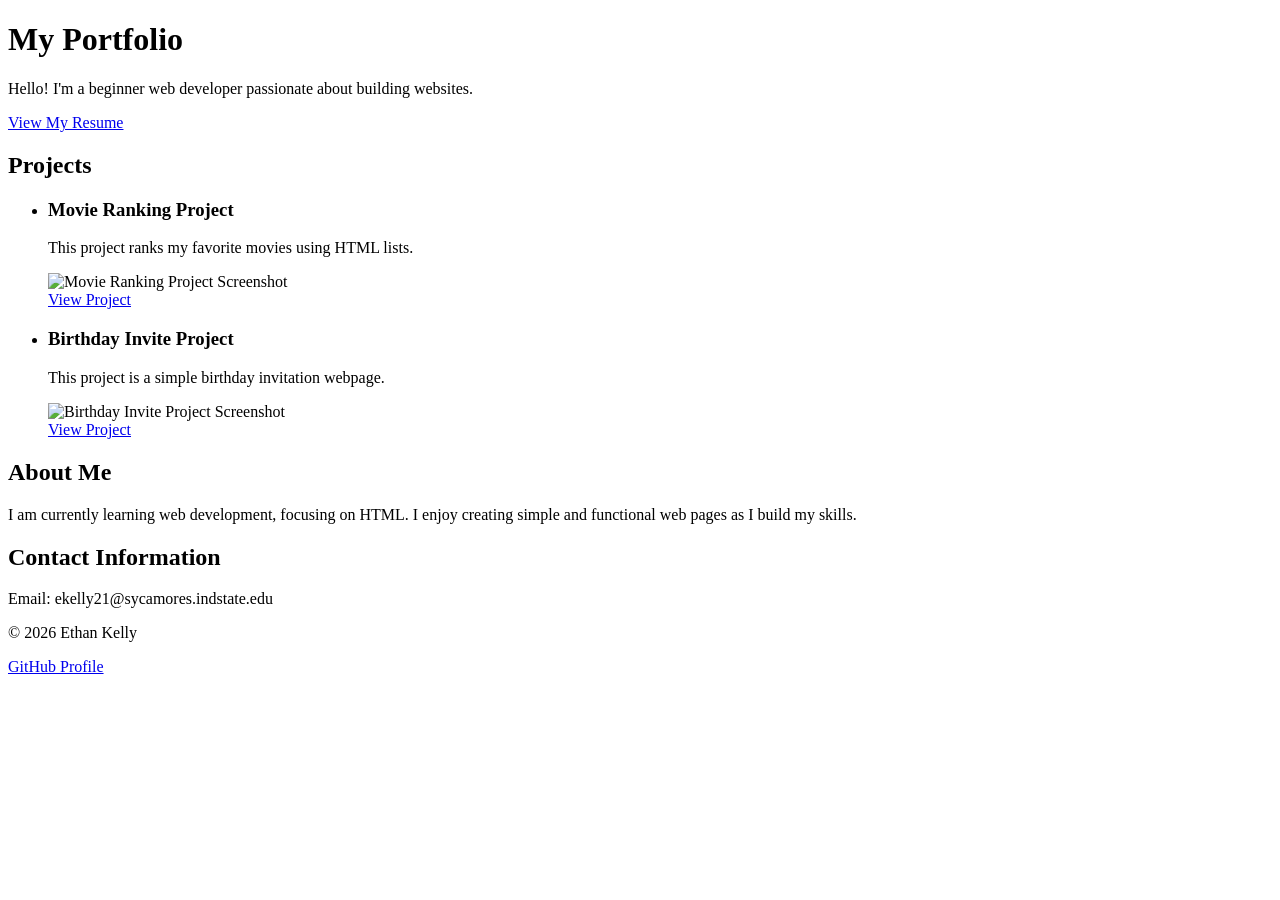
==== index.html @ c203f179 "Add files via upload" ====
<!DOCTYPE html>
<html>
    <head>
        <title>My Portfolio</title>
    </head>

    <body>
        <!-- Main Heading -->
        <h1>My Portfolio</h1>

        <!-- Welcome Section -->
        <p>Hello! I'm a beginner web developer passionate about building websites.</p>
        <p>
            <a href="resume.html">View My Resume</a>
        </p>

        <!-- Projects Section -->
        <h2>Projects</h2>

        <ul>
            <li>
                <h3>Movie Ranking Project</h3>
                <p>This project ranks my favorite movies using HTML lists.</p>
                <img src="assets/favmovies.png" height="300" width="450" alt="Movie Ranking Project Screenshot">
                <br>
                <a href="movie.html">View Project</a>
            </li>

            <li>
                <h3>Birthday Invite Project</h3>
                <p>This project is a simple birthday invitation webpage.</p>
                <img src="assets/party.png" height="300" width="450" alt="Birthday Invite Project Screenshot">
                <br>
                <a href="party.html">View Project</a>
            </li>
        </ul>

        <!-- About Me Section -->
        <h2>About Me</h2>
        <p>
            I am currently learning web development, focusing on HTML. I enjoy creating
            simple and functional web pages as I build my skills.
        </p>

        <!-- Contact Section -->
        <h2>Contact Information</h2>
        <p>Email: ekelly21@sycamores.indstate.edu</p>
        

        <!-- Footer -->
        <footer>
            <p>© 2026 Ethan Kelly</p>
            <p>
                <a href="https://github.com/ISUekelly21">GitHub Profile</a>
            </p>
        </footer>
    </body>
</html>
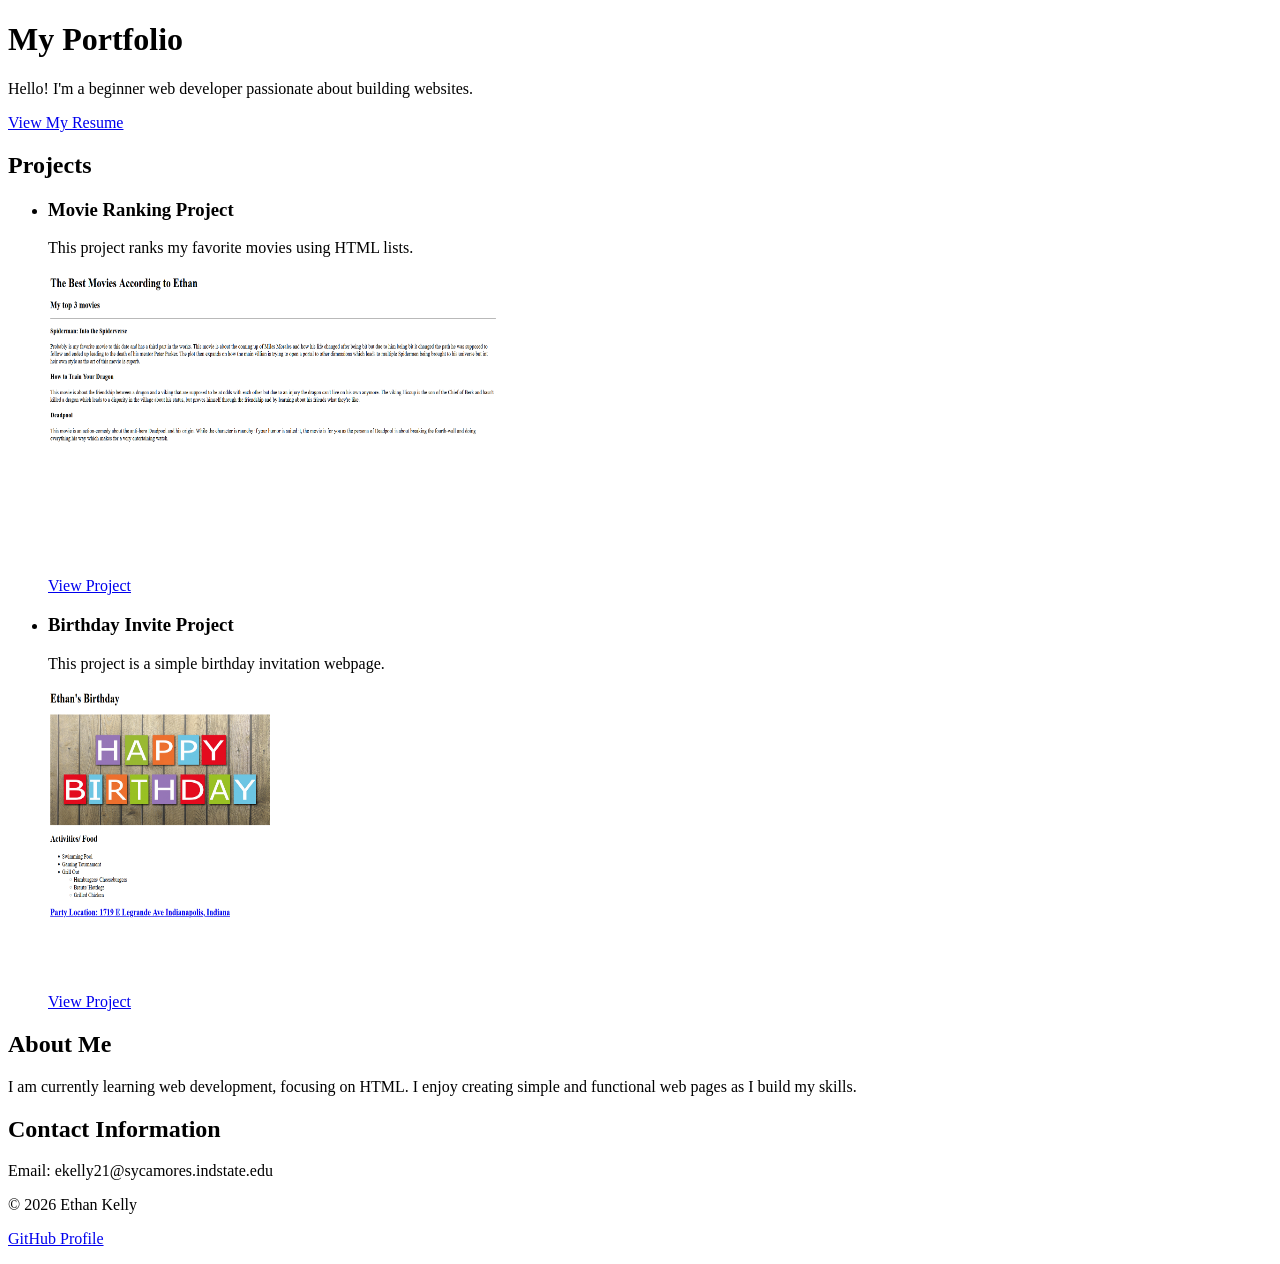
==== commit 7f15c6ec: "Update index.html" ====
--- a/index.html
+++ b/index.html
@@ -21,7 +21,7 @@
             <li>
                 <h3>Movie Ranking Project</h3>
                 <p>This project ranks my favorite movies using HTML lists.</p>
-                <img src="assets/favmovies.png" height="300" width="450" alt="Movie Ranking Project Screenshot">
+                <img src="favmovies.png" height="300" width="450" alt="Movie Ranking Project Screenshot">
                 <br>
                 <a href="movie.html">View Project</a>
             </li>
@@ -29,7 +29,7 @@
             <li>
                 <h3>Birthday Invite Project</h3>
                 <p>This project is a simple birthday invitation webpage.</p>
-                <img src="assets/party.png" height="300" width="450" alt="Birthday Invite Project Screenshot">
+                <img src="party.png" height="300" width="450" alt="Birthday Invite Project Screenshot">
                 <br>
                 <a href="party.html">View Project</a>
             </li>
@@ -55,4 +55,4 @@
             </p>
         </footer>
     </body>
-</html>+</html>
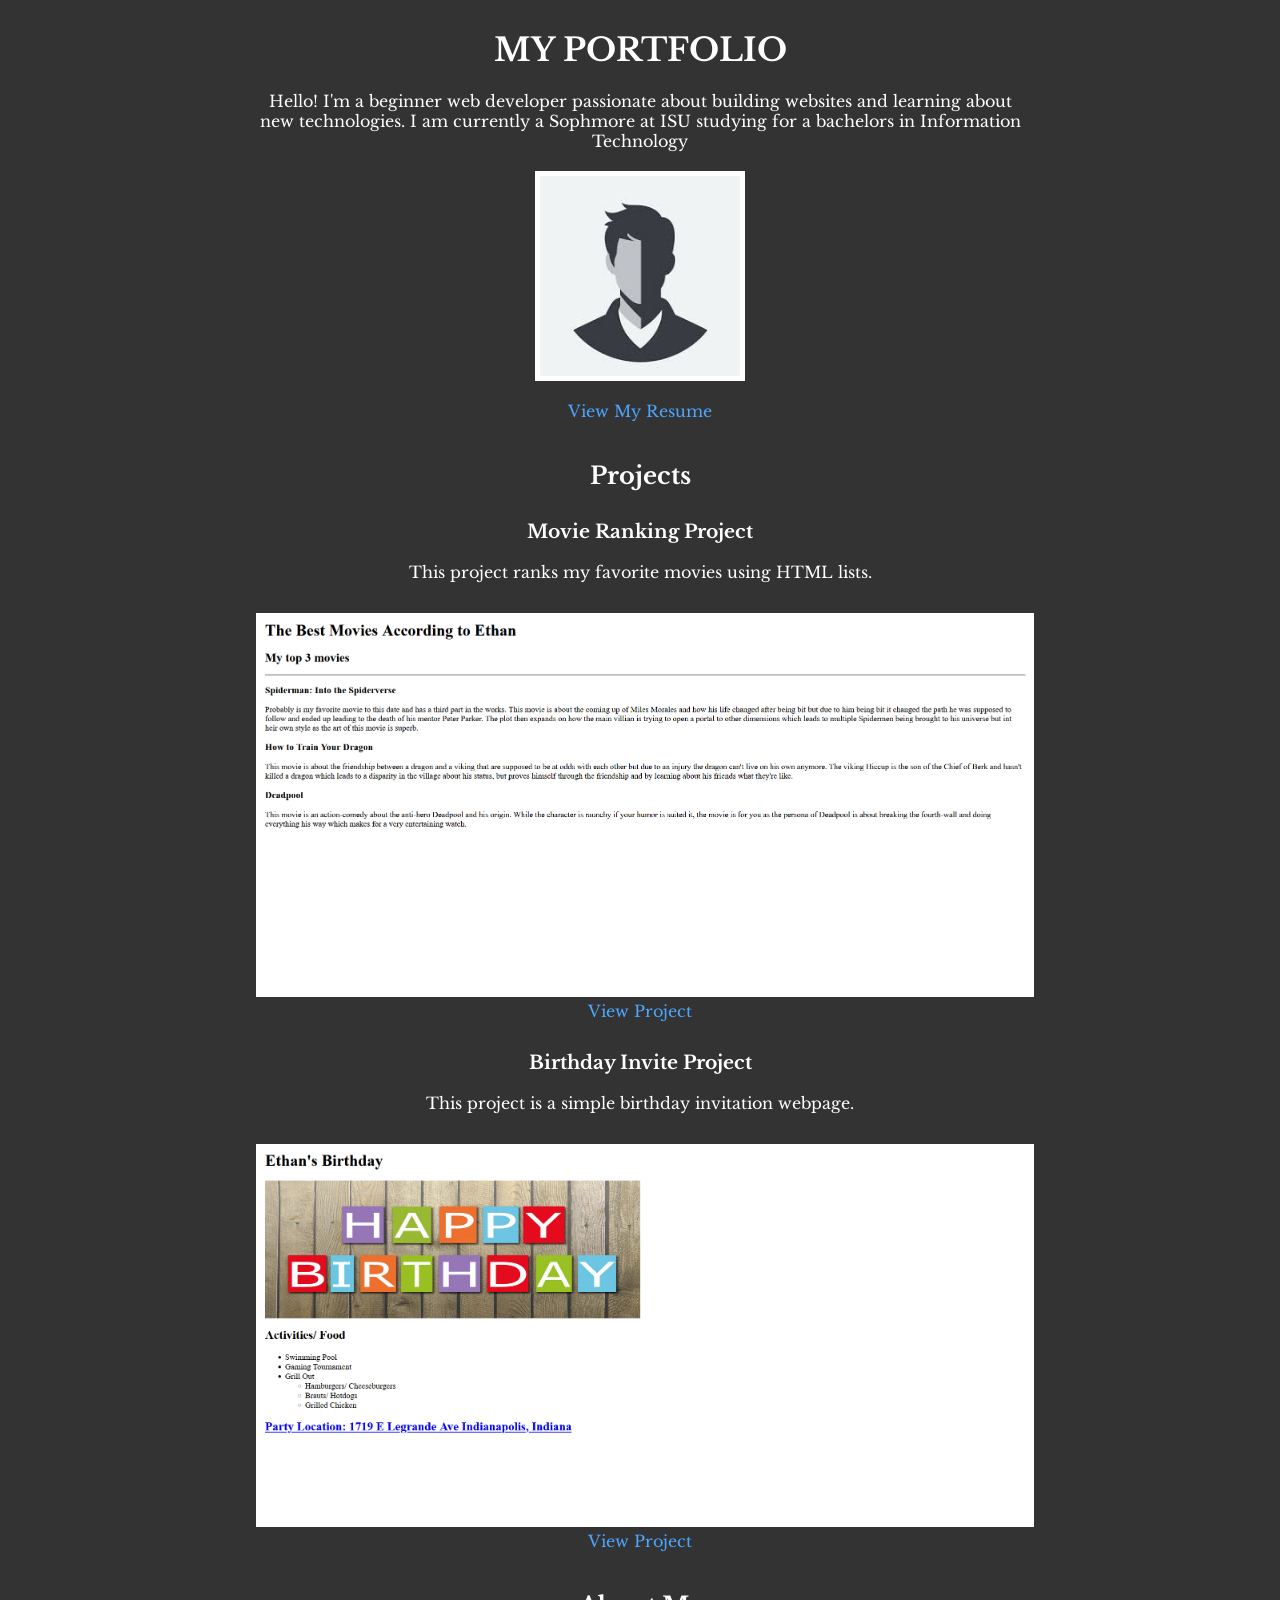
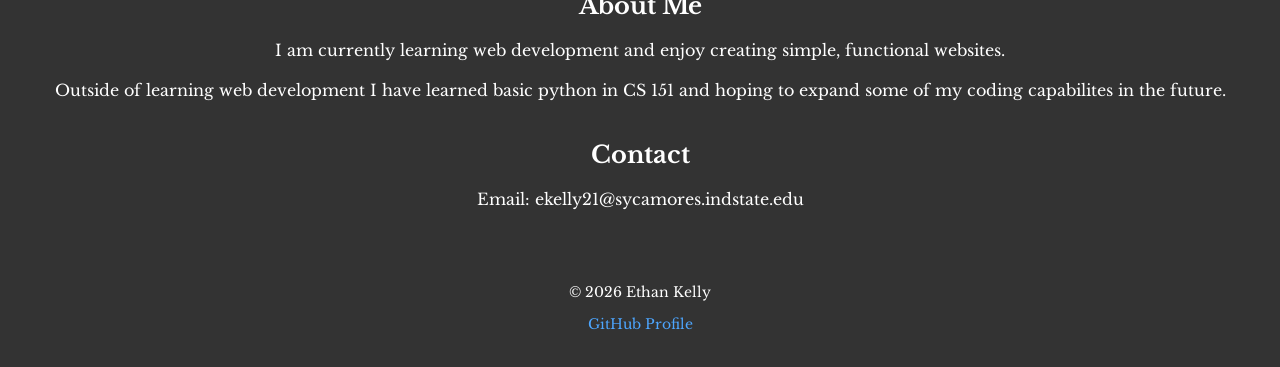
==== commit 8cbd45c2: "Add files via upload" ====
--- a/index.html
+++ b/index.html
@@ -1,58 +1,70 @@
 <!DOCTYPE html>
 <html>
-    <head>
-        <title>My Portfolio</title>
-    </head>
+<head>
+    <title>My Portfolio</title>
 
-    <body>
-        <!-- Main Heading -->
+    <!-- Google Font -->
+    <link href="https://fonts.googleapis.com/css2?family=Libre+Baskerville&display=swap" rel="stylesheet">
+
+    <!-- CSS File -->
+    <link rel="stylesheet" href="styles.css">
+</head>
+
+<body>
+
+    <!-- Top Section  -->
+    <div class="container">
         <h1>My Portfolio</h1>
 
-        <!-- Welcome Section -->
-        <p>Hello! I'm a beginner web developer passionate about building websites.</p>
+        <p>Hello! I'm a beginner web developer passionate about building websites and learning about new technologies. 
+            I am currently a Sophmore at ISU studying for a bachelors in Information Technology</p>
+
+        <img src="assets/images/profile.png" alt="Profile Image" class="profile-img">
+    </div>
+
+    <!-- Resume Link -->
+    <p>
+        <a href="resume.html">View My Resume</a>
+    </p>
+
+    <!-- Projects Section -->
+    <h2>Projects</h2>
+
+    <div class="project">
+        <h3>Movie Ranking Project</h3>
+        <p>This project ranks my favorite movies using HTML lists.</p>
+        <img src="assets/images/favmovies.png" alt="Movie Project">
+        <br>
+        <a href="movie.html">View Project</a>
+    </div>
+
+    <div class="project">
+        <h3>Birthday Invite Project</h3>
+        <p>This project is a simple birthday invitation webpage.</p>
+        <img src="assets/images/party.png" alt="Birthday Project">
+        <br>
+        <a href="party.html">View Project</a>
+    </div>
+
+    <!-- About -->
+    <h2>About Me</h2>
+    <p>
+        I am currently learning web development and enjoy creating simple, functional websites.<br><br>
+        Outside of learning web development I have learned basic python in CS 151 and hoping to expand
+        some of my coding capabilites in the future.
+    </p>
+
+    <!-- Contact -->
+    <h2>Contact</h2>
+    <p>Email: ekelly21@sycamores.indstate.edu</p>
+
+    <!-- Footer -->
+    <footer>
+        <p>© 2026 Ethan Kelly</p>
         <p>
-            <a href="resume.html">View My Resume</a>
-        </p>
-
-        <!-- Projects Section -->
-        <h2>Projects</h2>
-
-        <ul>
-            <li>
-                <h3>Movie Ranking Project</h3>
-                <p>This project ranks my favorite movies using HTML lists.</p>
-                <img src="favmovies.png" height="300" width="450" alt="Movie Ranking Project Screenshot">
-                <br>
-                <a href="movie.html">View Project</a>
-            </li>
-
-            <li>
-                <h3>Birthday Invite Project</h3>
-                <p>This project is a simple birthday invitation webpage.</p>
-                <img src="party.png" height="300" width="450" alt="Birthday Invite Project Screenshot">
-                <br>
-                <a href="party.html">View Project</a>
-            </li>
-        </ul>
-
-        <!-- About Me Section -->
-        <h2>About Me</h2>
-        <p>
-            I am currently learning web development, focusing on HTML. I enjoy creating
-            simple and functional web pages as I build my skills.
-        </p>
-
-        <!-- Contact Section -->
-        <h2>Contact Information</h2>
-        <p>Email: ekelly21@sycamores.indstate.edu</p>
-        
-
-        <!-- Footer -->
-        <footer>
-            <p>© 2026 Ethan Kelly</p>
-            <p>
                 <a href="https://github.com/ISUekelly21">GitHub Profile</a>
             </p>
-        </footer>
-    </body>
-</html>
+    </footer>
+
+</body>
+</html>
--- a/styles.css
+++ b/styles.css
@@ -0,0 +1,62 @@
+/* Global Styles */
+body {
+    background-color: #333;
+    color: white;
+    text-align: center;
+    font-family: 'Libre Baskerville', serif;
+    margin: 0;
+}
+
+/* Main Required Container */
+.container {
+    width: 60%;
+    margin-left: 20%;
+    margin-top: 30px;
+}
+
+/* Headings */
+h1 {
+    text-transform: uppercase;
+}
+
+h2 {
+    margin-top: 40px;
+}
+
+/* Images */
+img {
+    width: 100%;
+    border: 5px solid white;
+    margin-top: 15px;
+}
+
+/* Project Sections */
+.project {
+    width: 60%;
+    margin-left: 20%;
+    margin-top: 30px;
+}
+
+/* Links */
+a {
+    color: #4da6ff;
+    text-decoration: none;
+}
+
+a:hover {
+    text-decoration: underline;
+}
+
+/* Footer */
+footer {
+    margin-top: 40px;
+    padding: 20px;
+    font-size: 14px;
+}
+
+/*Profile Image Exception*/
+.profile-img {
+    width: 200px;      
+    display: block;
+    margin: 20px auto; 
+}
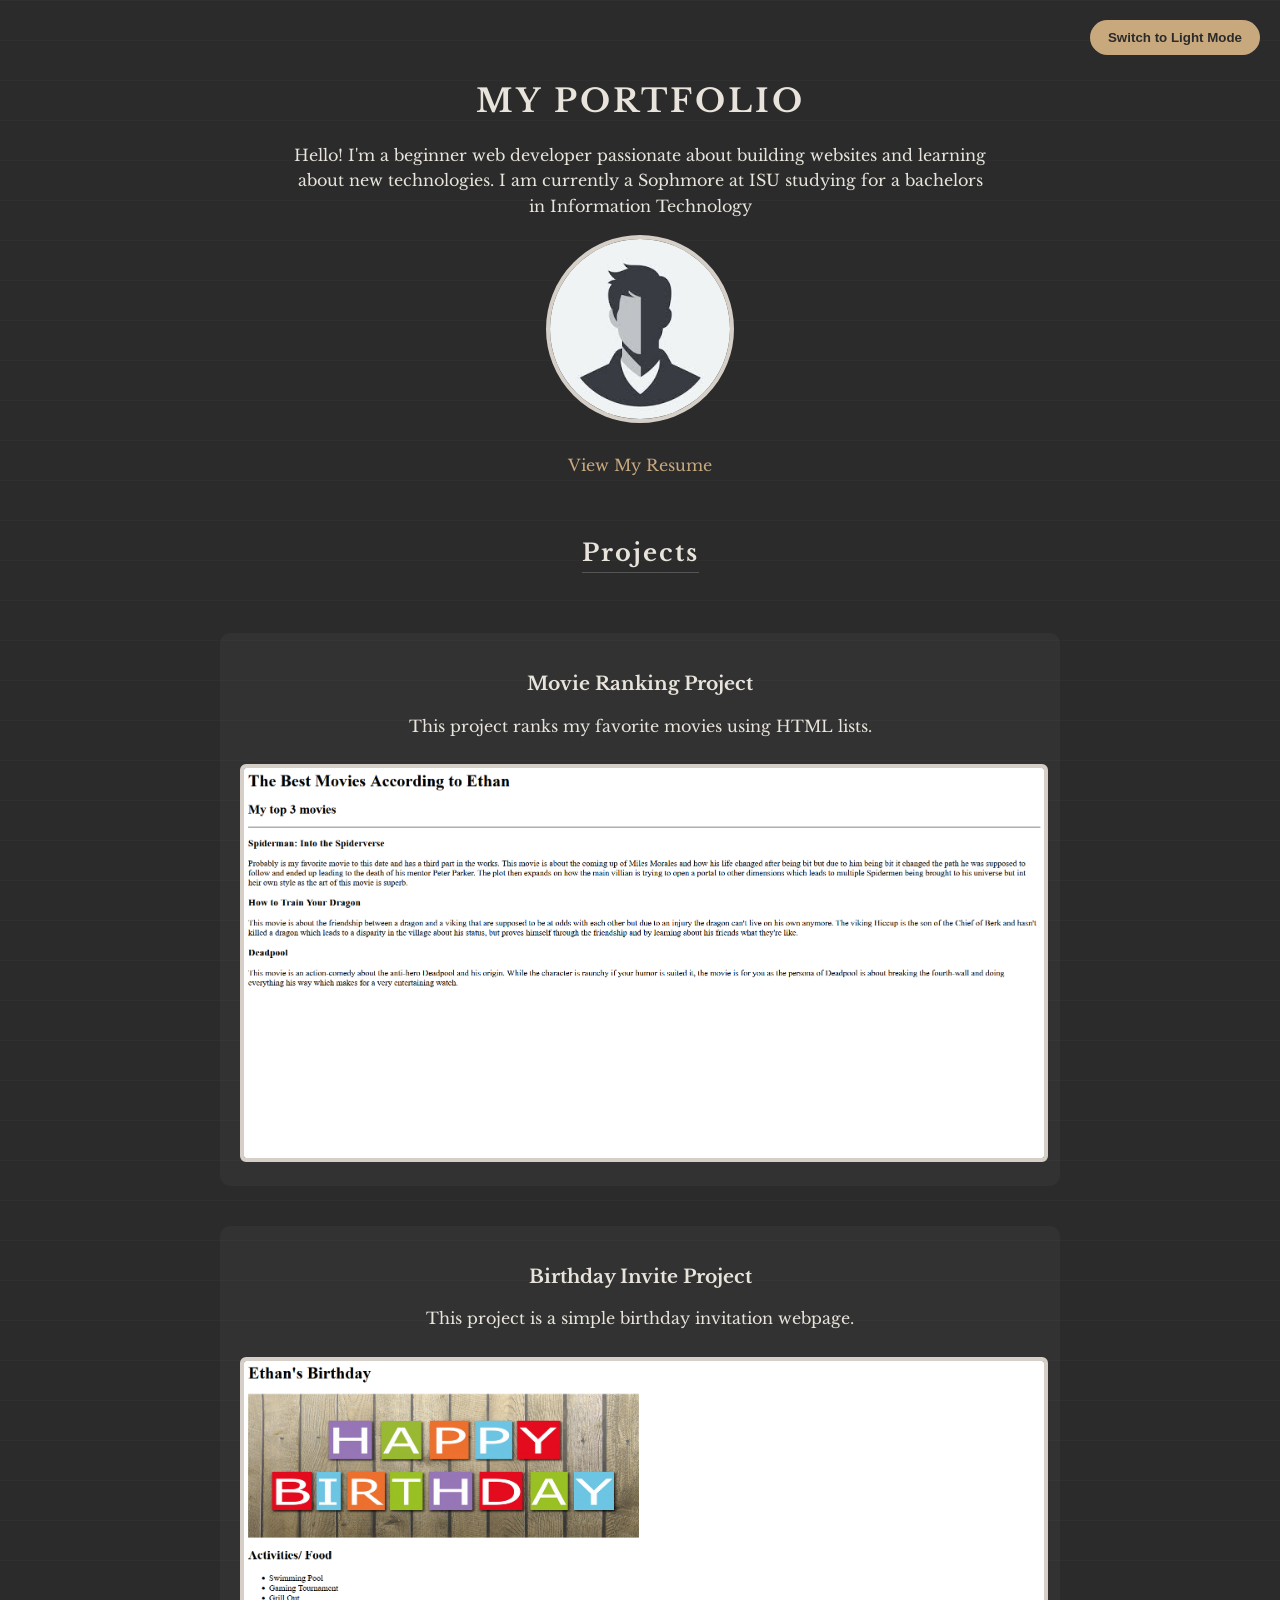
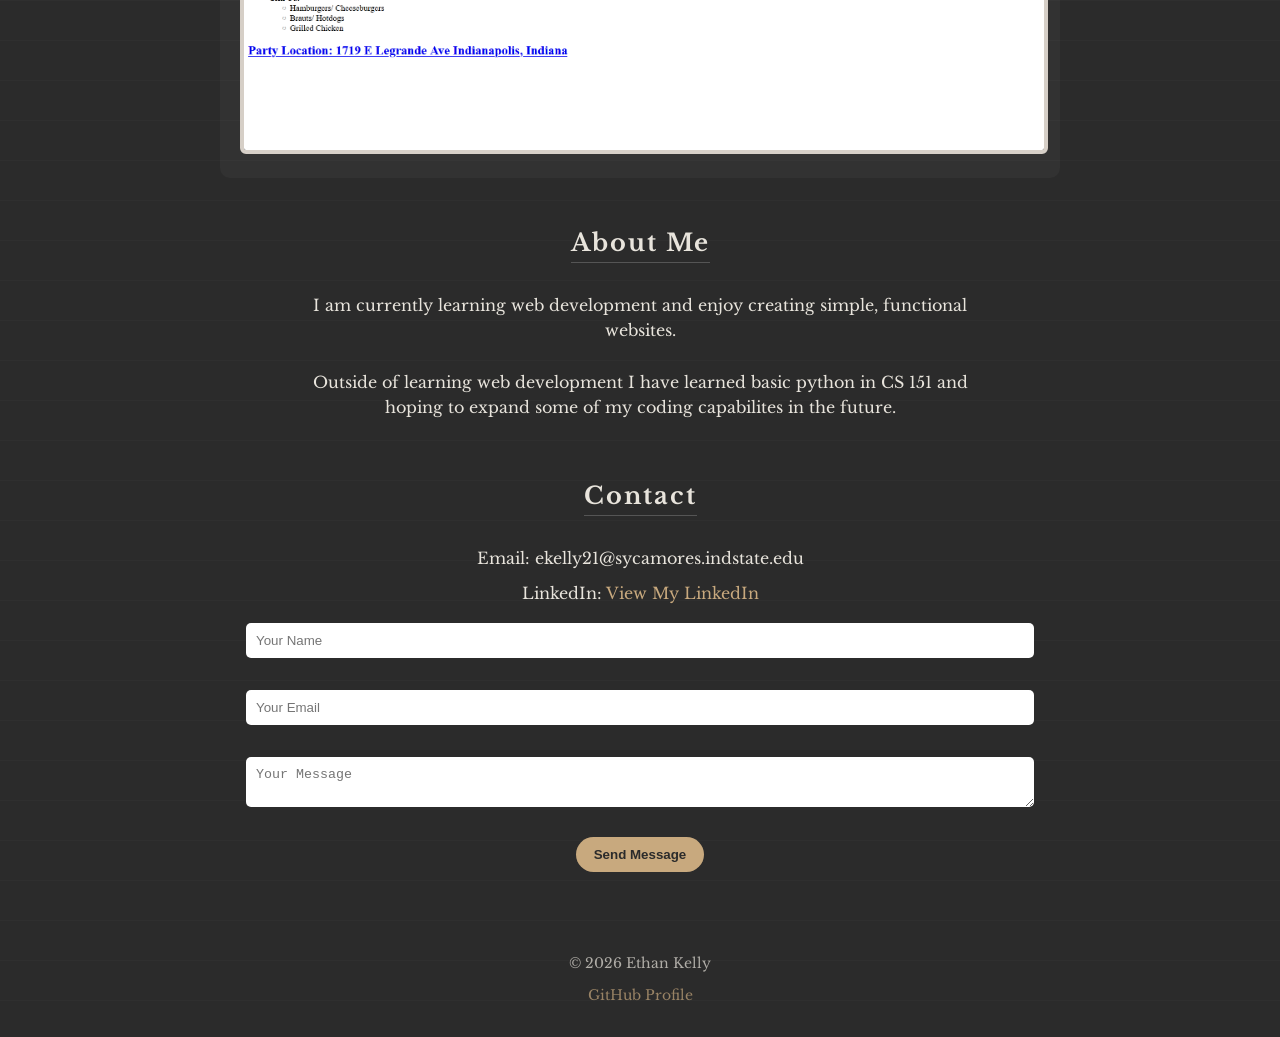
==== commit 623863c8: "Add files via upload" ====
--- a/index.html
+++ b/index.html
@@ -11,7 +11,7 @@
 </head>
 
 <body>
-
+<button id="darkModeToggle">Switch to Light Mode</button>
     <!-- Top Section  -->
     <div class="container">
         <h1>My Portfolio</h1>
@@ -33,17 +33,23 @@
     <div class="project">
         <h3>Movie Ranking Project</h3>
         <p>This project ranks my favorite movies using HTML lists.</p>
-        <img src="assets/images/favmovies.png" alt="Movie Project">
+
+        <a href="movie.html">
+            <img src="assets/images/favmovies.png" alt="Movie Project">
+        </a>
+
         <br>
-        <a href="movie.html">View Project</a>
     </div>
 
     <div class="project">
         <h3>Birthday Invite Project</h3>
         <p>This project is a simple birthday invitation webpage.</p>
-        <img src="assets/images/party.png" alt="Birthday Project">
+
+        <a href="party.html">
+            <img src="assets/images/party.png" alt="Birthday Project">
+        </a>
+
         <br>
-        <a href="party.html">View Project</a>
     </div>
 
     <!-- About -->
@@ -57,6 +63,16 @@
     <!-- Contact -->
     <h2>Contact</h2>
     <p>Email: ekelly21@sycamores.indstate.edu</p>
+    <p>
+        LinkedIn: <a href="https://www.linkedin.com/in/ISUekelly21">View My LinkedIn</a>
+    </p>
+
+    <form id="contactForm">
+        <input type="text" placeholder="Your Name" required><br><br>
+        <input type="email" placeholder="Your Email" required><br><br>
+        <textarea placeholder="Your Message" required></textarea><br><br>
+        <button type="submit">Send Message</button>
+    </form>
 
     <!-- Footer -->
     <footer>
@@ -65,6 +81,8 @@
                 <a href="https://github.com/ISUekelly21">GitHub Profile</a>
             </p>
     </footer>
+    <!-- JavaScript File-->
+    <script src="script.js"></script>
 
 </body>
 </html>
--- a/styles.css
+++ b/styles.css
@@ -1,45 +1,96 @@
-/* Global Styles */
+/* ===== GLOBAL STYLES ===== */
 body {
-    background-color: #333;
-    color: white;
+    background-color: #2b2b2b;
+    color: #e8e4dc;
     text-align: center;
     font-family: 'Libre Baskerville', serif;
     margin: 0;
-}
-
-/* Main Required Container */
+
+    /* subtle texture */
+    background-image: linear-gradient(rgba(255,255,255,0.02) 1px, transparent 1px);
+    background-size: 40px 40px;
+
+    transition: all 0.3s ease;
+}
+
+/* ===== CONTAINER (RESPONSIVE FIX) ===== */
 .container {
-    width: 60%;
-    margin-left: 20%;
-    margin-top: 30px;
-}
-
-/* Headings */
+    width: 90%;
+    max-width: 900px;
+    margin: 40px auto 0 auto;
+    padding: 20px;
+    box-sizing: border-box;
+}
+
+/* ===== HEADINGS ===== */
 h1 {
     text-transform: uppercase;
+    letter-spacing: 3px;
+    font-size: 32px;
 }
 
 h2 {
-    margin-top: 40px;
-}
-
-/* Images */
+    margin-top: 50px;
+    letter-spacing: 2px;
+    border-bottom: 1px solid rgba(255,255,255,0.2);
+    display: inline-block;
+    padding-bottom: 5px;
+}
+
+/* ===== TEXT ===== */
+p {
+    line-height: 1.6;
+    max-width: 700px;
+    margin: 10px auto;
+}
+
+/* ===== PROJECT CARDS ===== */
+.project {
+    width: 90%;
+    max-width: 800px;
+    margin: 40px auto 0 auto;
+    padding: 20px;
+
+    background: rgba(255,255,255,0.03);
+    border-radius: 10px;
+}
+
+/* ===== IMAGES ===== */
 img {
+    max-width: 100%;
+    height: auto;
+    border: 4px solid #d6cfc7;
+    margin-top: 15px;
+    border-radius: 6px;
+    transition: transform 0.3s ease;
+}
+
+img:hover {
+    transform: scale(1.02);
+}
+
+.banner-img {
     width: 100%;
-    border: 5px solid white;
-    margin-top: 15px;
-}
-
-/* Project Sections */
-.project {
-    width: 60%;
-    margin-left: 20%;
-    margin-top: 30px;
-}
-
-/* Links */
+    max-width: 600px;  /* controls size */
+    height: auto;
+}
+
+/* Center images properly */
+.container img {
+    display: block;
+    margin-left: auto;
+    margin-right: auto;
+}
+
+/* Profile Image */
+.profile-img {
+    width: 180px;
+    border-radius: 50%;
+}
+
+/* ===== LINKS ===== */
 a {
-    color: #4da6ff;
+    color: #c8a97e;
     text-decoration: none;
 }
 
@@ -47,16 +98,119 @@
     text-decoration: underline;
 }
 
-/* Footer */
+/* ===== BUTTON (GENERAL) ===== */
+button {
+    padding: 10px 18px;
+    cursor: pointer;
+    border: none;
+    border-radius: 20px;
+
+    background-color: #c8a97e;
+    color: #2b2b2b;
+    font-weight: bold;
+
+    transition: all 0.3s ease;
+}
+
+button:hover {
+    transform: scale(1.05);
+    opacity: 0.9;
+}
+
+/* ===== DARK MODE TOGGLE POSITION ===== */
+#darkModeToggle {
+    position: fixed;
+    top: 20px;
+    right: 20px;
+    z-index: 1000;
+}
+
+/* ===== FORM ===== */
+input, textarea {
+    width: 60%;
+    padding: 10px;
+    margin: 6px 0;
+    border-radius: 5px;
+    border: none;
+}
+
+/* ===== LIST ===== */
+.project ul {
+    text-align: left;
+    width: fit-content;
+    max-width: 90%;
+    margin: 15px auto;
+    padding-left: 25px;
+}
+
+.project li {
+    margin-bottom: 8px;
+    line-height: 1.5;
+}
+
+/* Nested lists */
+.project li ul {
+    margin: 8px 0 0 0;
+    padding-left: 25px;
+}
+/* Improve resume list layout */
+.project ul {
+    max-width: 500px;
+    margin: 10px auto;
+}
+
+/* ===== FOOTER ===== */
 footer {
-    margin-top: 40px;
+    margin-top: 50px;
     padding: 20px;
     font-size: 14px;
-}
-
-/*Profile Image Exception*/
-.profile-img {
-    width: 200px;      
-    display: block;
-    margin: 20px auto; 
+    opacity: 0.7;
+}
+
+/* ===== LIGHT MODE ===== */
+.light-mode {
+    background-color: #f4f1ec;
+    color: #2b2b2b;
+    background-image: none;
+}
+
+.light-mode h2 {
+    border-bottom: 1px solid rgba(0,0,0,0.2);
+}
+
+.light-mode .project {
+    background: rgba(0,0,0,0.05);
+}
+
+.light-mode img {
+    border: 4px solid #2b2b2b;
+}
+
+.light-mode a {
+    color: #8b5e3c;
+}
+
+.light-mode button {
+    background-color: #2b2b2b;
+    color: #f4f1ec;
+}
+
+@media (max-width: 768px) {
+    .container,
+    .project {
+        width: 95%;
+        padding: 15px;
+    }
+
+    input,
+    textarea {
+        width: 90%;
+    }
+
+    #darkModeToggle {
+        top: 10px;
+        right: 10px;
+        padding: 8px 12px;
+        font-size: 12px;
+    }
 }
